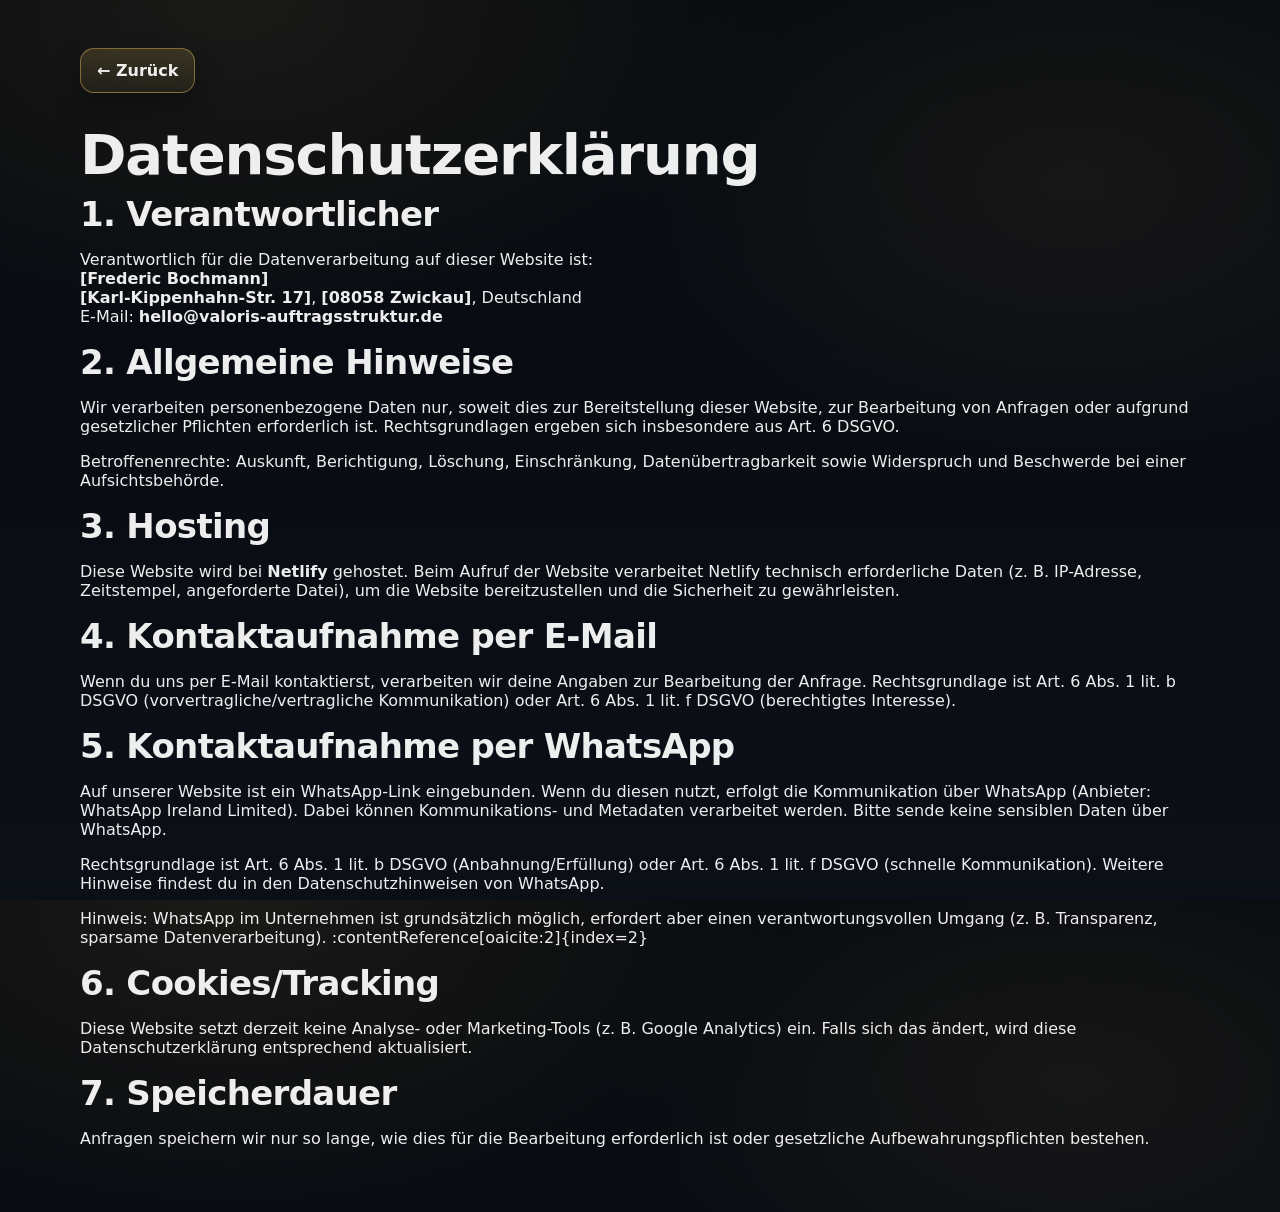
==== datenschutz.html @ e16a6f5b "Update datenschutz.html" ====
<!doctype html>
<html lang="de">
<head>
  <meta charset="utf-8" />
  <meta name="viewport" content="width=device-width,initial-scale=1" />
  <title>Datenschutz | VALORIS</title>
  <meta name="robots" content="noindex,follow" />
  <link rel="stylesheet" href="styles.css" />
</head>
<body>
  <main class="container" style="padding:48px 0;">
    <a href="/" class="btn" style="display:inline-block;margin-bottom:18px;">← Zurück</a>

    <h1>Datenschutzerklärung</h1>

    <h2>1. Verantwortlicher</h2>
    <p>
      Verantwortlich für die Datenverarbeitung auf dieser Website ist:<br />
      <strong>[Frederic Bochmann]</strong><br />
      <strong>[Karl-Kippenhahn-Str. 17]</strong>, <strong>[08058 Zwickau]</strong>, Deutschland<br />
      E-Mail: <strong>hello@valoris-auftragsstruktur.de</strong>
    </p>

    <h2>2. Allgemeine Hinweise</h2>
    <p>
      Wir verarbeiten personenbezogene Daten nur, soweit dies zur Bereitstellung dieser Website, zur Bearbeitung von Anfragen
      oder aufgrund gesetzlicher Pflichten erforderlich ist. Rechtsgrundlagen ergeben sich insbesondere aus Art. 6 DSGVO.
    </p>
    <p>
      Betroffenenrechte: Auskunft, Berichtigung, Löschung, Einschränkung, Datenübertragbarkeit sowie Widerspruch und Beschwerde
      bei einer Aufsichtsbehörde.
    </p>

    <h2>3. Hosting</h2>
    <p>
      Diese Website wird bei <strong>Netlify</strong> gehostet. Beim Aufruf der Website verarbeitet Netlify technisch erforderliche
      Daten (z. B. IP-Adresse, Zeitstempel, angeforderte Datei), um die Website bereitzustellen und die Sicherheit zu gewährleisten.
    </p>

    <h2>4. Kontaktaufnahme per E-Mail</h2>
    <p>
      Wenn du uns per E-Mail kontaktierst, verarbeiten wir deine Angaben zur Bearbeitung der Anfrage. Rechtsgrundlage ist
      Art. 6 Abs. 1 lit. b DSGVO (vorvertragliche/vertragliche Kommunikation) oder Art. 6 Abs. 1 lit. f DSGVO (berechtigtes Interesse).
    </p>

    <h2>5. Kontaktaufnahme per WhatsApp</h2>
    <p>
      Auf unserer Website ist ein WhatsApp-Link eingebunden. Wenn du diesen nutzt, erfolgt die Kommunikation über WhatsApp
      (Anbieter: WhatsApp Ireland Limited). Dabei können Kommunikations- und Metadaten verarbeitet werden.
      Bitte sende keine sensiblen Daten über WhatsApp.
    </p>
    <p>
      Rechtsgrundlage ist Art. 6 Abs. 1 lit. b DSGVO (Anbahnung/Erfüllung) oder Art. 6 Abs. 1 lit. f DSGVO (schnelle Kommunikation).
      Weitere Hinweise findest du in den Datenschutzhinweisen von WhatsApp.
    </p>
    <p>
      Hinweis: WhatsApp im Unternehmen ist grundsätzlich möglich, erfordert aber einen verantwortungsvollen Umgang
      (z. B. Transparenz, sparsame Datenverarbeitung). :contentReference[oaicite:2]{index=2}
    </p>

    <h2>6. Cookies/Tracking</h2>
    <p>
      Diese Website setzt derzeit keine Analyse- oder Marketing-Tools (z. B. Google Analytics) ein. Falls sich das ändert,
      wird diese Datenschutzerklärung entsprechend aktualisiert.
    </p>

    <h2>7. Speicherdauer</h2>
    <p>
      Anfragen speichern wir nur so lange, wie dies für die Bearbeitung erforderlich ist oder gesetzliche Aufbewahrungspflichten bestehen.
    </p>
  </main>
</body>
</html>
---- styles.css ----
:root{
  --bg:#070A0F;
  --bg2:#0B0F17;
  --line:rgba(255,255,255,.10);

  --text:rgba(255,255,255,.93);
  --muted:rgba(255,255,255,.70);

  --gold:#C6A756;
  --gold2:#D9B86A;

  --shadow: 0 18px 46px rgba(0,0,0,.55);
  --r1:16px;
  --r2:22px;
}

*{box-sizing:border-box}
html,body{height:100%}
body{
  margin:0;
  font-family:Inter,system-ui,-apple-system,Segoe UI,Roboto,Arial,sans-serif;
  color:var(--text);
  background:
    radial-gradient(900px 520px at 18% 0%, rgba(198,167,86,.10), transparent 62%),
    radial-gradient(760px 460px at 84% 20%, rgba(217,184,106,.07), transparent 62%),
    linear-gradient(180deg, var(--bg), var(--bg2));
}

a{color:inherit;text-decoration:none}
.container{width:min(1120px,92%); margin:0 auto}
.sep{opacity:.55}
.muted{color:var(--muted)}
.small{font-size:12px}
.hidden{display:none}

/* Topline */
.topline{
  border-bottom:1px solid var(--line);
  background: rgba(0,0,0,.24);
}
.topline__inner{
  display:flex; align-items:center; justify-content:space-between;
  padding:10px 0; gap:12px;
}
.topline__left{display:flex; gap:8px; flex-wrap:wrap}
.pill{
  border:1px solid rgba(198,167,86,.30);
  background: rgba(198,167,86,.06);
  color: rgba(255,255,255,.82);
  padding:6px 10px;
  border-radius:999px;
  font-size:12px;
}
.topline__right{display:flex; gap:10px; align-items:center; font-size:13px; color:var(--muted)}
.link:hover{color:var(--text)}

/* Header */
.header{
  position:sticky; top:0; z-index:60;
  background: rgba(7,10,15,.68);
  backdrop-filter: blur(10px);
  border-bottom:1px solid var(--line);
}
.header__inner{
  display:flex; align-items:center; justify-content:space-between;
  padding:14px 0;
}
.brand{display:flex; align-items:center; gap:10px}
.brand__text{display:flex; flex-direction:column; gap:2px}
.brand__name{
  letter-spacing:.20em;
  font-weight:800;
  line-height:1;
}
.brand__sub{
  font-size:12px;
  color:var(--muted);
  letter-spacing:.08em;
}
.brand__logo svg{display:block}

.nav{display:flex; gap:18px; align-items:center}
.nav a{font-size:14px; color:var(--muted)}
.nav a:hover{color:var(--text)}

.burger{
  display:none;
  width:42px; height:40px;
  border:1px solid var(--line);
  background:transparent;
  border-radius:12px;
  padding:10px;
}
.burger span{
  display:block; height:2px; width:100%;
  background:rgba(255,255,255,.75);
  margin:5px 0;
}
.mobile-nav{
  border-top:1px solid var(--line);
  padding:10px 0;
}
.mobile-nav a{
  display:block;
  padding:12px 4%;
  color:var(--muted);
}

/* Buttons */
.btn{
  display:inline-flex; align-items:center; justify-content:center;
  padding:12px 16px;
  border-radius:14px;
  border:1px solid rgba(198,167,86,.55);
  background: linear-gradient(180deg, rgba(198,167,86,.20), rgba(198,167,86,.08));
  color:var(--text);
  font-weight:800;
  box-shadow: 0 12px 28px rgba(0,0,0,.30);
}
.btn:hover{transform:translateY(-1px)}
.btn--ghost{
  border:1px solid var(--line);
  background:transparent;
  box-shadow:none;
  color:var(--muted);
}
.btn--small{padding:10px 14px; border-radius:12px}
.btn--full{width:100%}

/* Sticky CTA (mobile) */
.sticky{
  position:fixed;
  left:0; right:0; bottom:0;
  z-index:70;
  padding:10px 14px;
  display:none;
  gap:10px;
  background: rgba(7,10,15,.72);
  backdrop-filter: blur(10px);
  border-top:1px solid var(--line);
}
.sticky__btn{
  flex:1;
  border-radius:14px;
  padding:12px;
  text-align:center;
  font-weight:900;
  border:1px solid rgba(198,167,86,.55);
  background: linear-gradient(180deg, rgba(198,167,86,.20), rgba(198,167,86,.08));
}
.sticky__btn--ghost{
  border:1px solid var(--line);
  background:transparent;
  color:var(--muted);
}

/* Hero */
.hero{
  padding:56px 0 28px;
  position:relative;
  overflow:hidden;
}
.hero__grid{
  display:grid;
  grid-template-columns: 1.25fr .85fr;
  gap:24px;
  align-items:stretch;
}
.badge{
  display:inline-flex;
  border:1px solid rgba(198,167,86,.35);
  background: rgba(198,167,86,.06);
  padding:8px 12px;
  border-radius:999px;
  font-size:13px;
  color: rgba(255,255,255,.85);
}
h1{
  margin:14px 0 10px;
  font-size: clamp(34px, 4.4vw, 56px);
  line-height:1.06;
  letter-spacing:-0.02em;
}
.h1-accent{ color: rgba(217,184,106,.95); }
.lead{
  margin:0 0 16px;
  font-size:18px;
  line-height:1.6;
  color:var(--muted);
}
.cta{display:flex; gap:12px; flex-wrap:wrap; margin:16px 0 18px}

.kpi-strip{ display:flex; gap:10px; flex-wrap:wrap; }
.kpi{
  border:1px solid var(--line);
  background: rgba(255,255,255,.03);
  border-radius:16px;
  padding:10px 12px;
  min-width: 210px;
}
.kpi__top{
  display:inline-flex;
  border:1px solid rgba(198,167,86,.50);
  color: rgba(217,184,106,.95);
  border-radius:10px;
  padding:4px 10px;
  font-weight:900;
  font-size:12px;
}
.kpi__bottom{ margin-top:8px; font-size:13px; color:var(--muted) }

.box{
  border:1px solid var(--line);
  background: rgba(255,255,255,.03);
  border-radius:var(--r2);
  padding:18px;
  box-shadow: var(--shadow);
}
.box h3{margin:0 0 10px}
.box__mini{display:flex; gap:8px; flex-wrap:wrap; margin-top:12px}
.mini{
  border:1px solid rgba(198,167,86,.25);
  background: rgba(198,167,86,.05);
  color: rgba(255,255,255,.82);
  padding:6px 10px;
  border-radius:999px;
  font-size:12px;
}

.glow{
  position:absolute;
  inset:auto -25% -45% -25%;
  height:480px;
  background: radial-gradient(closest-side, rgba(198,167,86,.16), transparent 70%);
  filter: blur(12px);
}

/* Sections */
.section{ padding:48px 0; }
.section--dark{
  border-top:1px solid var(--line);
  border-bottom:1px solid var(--line);
  background: linear-gradient(180deg, rgba(255,255,255,.02), rgba(255,255,255,0));
}
.head{ margin-bottom:18px; }
h2{
  margin:0 0 8px;
  font-size: clamp(24px, 2.8vw, 34px);
  letter-spacing:-0.02em;
}

/* Cards */
.cards{
  display:grid;
  grid-template-columns: repeat(3, 1fr);
  gap:14px;
}
.card{
  border:1px solid var(--line);
  background: rgba(255,255,255,.03);
  border-radius:var(--r2);
  padding:18px;
  box-shadow: var(--shadow);
}
.card h3{margin:0 0 10px}

.subpoints{
  display:flex;
  flex-wrap:wrap;
  gap:8px;
  margin-top:12px;
}
.sp{
  border:1px solid rgba(255,255,255,.10);
  background: rgba(0,0,0,.18);
  color: rgba(255,255,255,.78);
  padding:6px 10px;
  border-radius:999px;
  font-size:12px;
}

/* Premium Keypoints (statt Punktliste) */
.keypoints{
  display:grid;
  gap:10px;
  margin-top:12px;
}
.kp{
  display:flex;
  gap:10px;
  align-items:flex-start;
  padding:12px 12px;
  border:1px solid var(--line);
  background: rgba(255,255,255,.02);
  border-radius:16px;
}
.kp__icon{
  width:26px;
  height:26px;
  border-radius:10px;
  display:flex;
  align-items:center;
  justify-content:center;
  border:1px solid rgba(198,167,86,.55);
  color: rgba(217,184,106,.95);
  font-weight:900;
  flex:0 0 26px;
  margin-top:2px;
}

/* Checks */
.checks{
  display:grid;
  gap:10px;
  max-width: 820px;
}
.checks--tight{ margin-top:14px; }
.check{
  display:flex; gap:10px; align-items:flex-start;
  border:1px solid var(--line);
  background: rgba(255,255,255,.03);
  border-radius:16px;
  padding:12px 14px;
}
.check__mark{
  width:26px; height:26px;
  border-radius:10px;
  display:flex; align-items:center; justify-content:center;
  border:1px solid rgba(198,167,86,.55);
  color: rgba(217,184,106,.95);
  font-weight:900;
  flex:0 0 26px;
}

/* Chips (Geeignet für) */
.chips{
  display:flex;
  gap:10px;
  flex-wrap:wrap;
}
.chip{
  border:1px solid rgba(198,167,86,.25);
  background: rgba(198,167,86,.05);
  color: rgba(255,255,255,.82);
  padding:8px 12px;
  border-radius:999px;
  font-size:13px;
}

/* Steps */
.steps{
  display:grid;
  grid-template-columns: repeat(3, 1fr);
  gap:14px;
}
.step{
  border:1px solid var(--line);
  background: rgba(255,255,255,.03);
  border-radius:var(--r2);
  padding:18px;
  box-shadow: var(--shadow);
  display:flex; gap:12px;
}
.step__nr{
  width:42px; height:42px;
  border-radius:16px;
  border:1px solid rgba(198,167,86,.55);
  color: rgba(217,184,106,.95);
  font-weight:900;
  display:flex; align-items:center; justify-content:center;
  flex:0 0 42px;
}
.step h3{margin:0 0 6px}

/* Contact */
.contact{
  display:grid;
  grid-template-columns: 1fr 1fr;
  gap:18px;
  align-items:start;
}
.contact__cta{ display:flex; gap:10px; flex-wrap:wrap; margin:12px 0; }
.note{
  display:flex; gap:10px; align-items:flex-start;
  margin-top:12px;
}
.note__dot{
  width:10px; height:10px; border-radius:999px;
  background: rgba(217,184,106,.95);
  margin-top:6px;
}

/* Form */
.form{
  border:1px solid var(--line);
  background: rgba(255,255,255,.03);
  border-radius:var(--r2);
  padding:18px;
  box-shadow: var(--shadow);
}
label{display:block; margin:10px 0}
label span{display:block; font-size:12px; color:var(--muted); margin:0 0 6px}
input, textarea{
  width:100%;
  padding:12px 12px;
  border-radius:14px;
  border:1px solid var(--line);
  background: rgba(0,0,0,.25);
  color:var(--text);
  outline:none;
}
input:focus, textarea:focus{
  border-color: rgba(198,167,86,.60);
  box-shadow: 0 0 0 3px rgba(198,167,86,.12);
}
.consent{display:flex; gap:10px; align-items:flex-start}
.consent input{width:auto; margin-top:2px}
.consent a{color: rgba(217,184,106,.95); text-decoration:underline}

/* Footer */
.footer{
  border-top:1px solid var(--line);
  background: rgba(7,10,15,.60);
  padding:18px 0 74px;
}
.footer__inner{
  display:flex; justify-content:space-between; align-items:center;
  gap:14px; flex-wrap:wrap;
}
.footer__brand{font-weight:900; letter-spacing:.06em}
.footer__links{display:flex; gap:10px; align-items:center; color:var(--muted); font-size:13px}
.footer__links a:hover{color:var(--text)}

/* Responsive */
@media (max-width: 920px){
  .hero__grid{grid-template-columns:1fr}
  .cards{grid-template-columns:1fr}
  .steps{grid-template-columns:1fr}
  .contact{grid-template-columns:1fr}
}
@media (max-width: 740px){
  .nav{display:none}
  .burger{display:block}
  .sticky{display:flex}
}
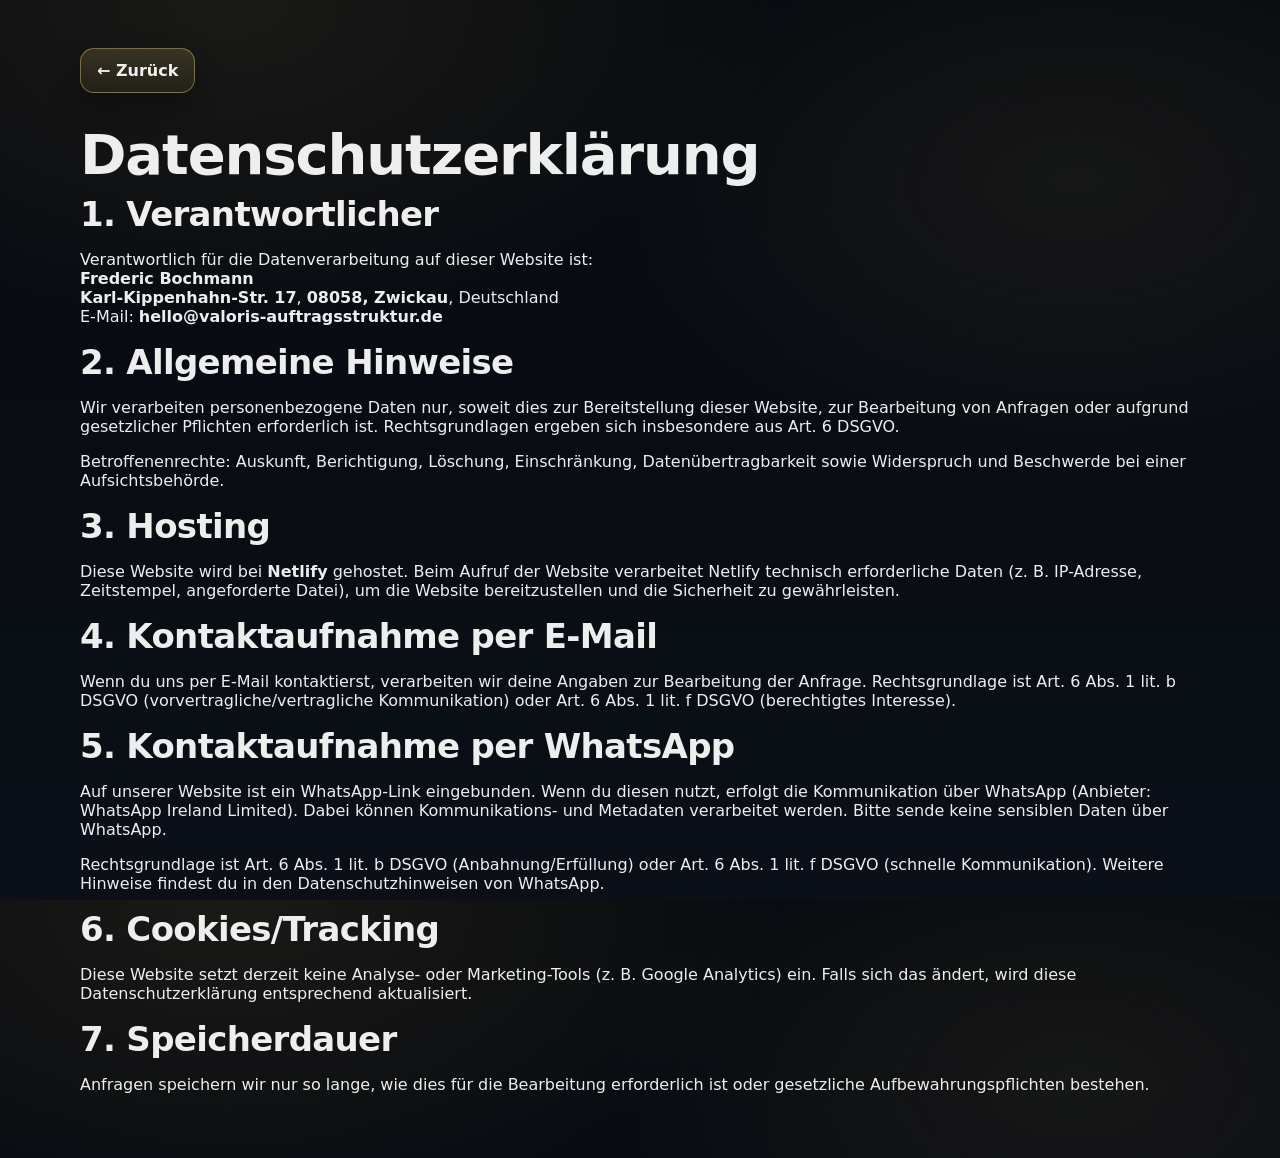
==== commit d4a482dd: "Update datenschutz.html" ====
--- a/datenschutz.html
+++ b/datenschutz.html
@@ -16,8 +16,8 @@
     <h2>1. Verantwortlicher</h2>
     <p>
       Verantwortlich für die Datenverarbeitung auf dieser Website ist:<br />
-      <strong>[Frederic Bochmann]</strong><br />
-      <strong>[Karl-Kippenhahn-Str. 17]</strong>, <strong>[08058 Zwickau]</strong>, Deutschland<br />
+      <strong>Frederic Bochmann</strong><br />
+      <strong>Karl-Kippenhahn-Str. 17</strong>, <strong>08058, Zwickau</strong>, Deutschland<br />
       E-Mail: <strong>hello@valoris-auftragsstruktur.de</strong>
     </p>
 
@@ -54,8 +54,7 @@
       Weitere Hinweise findest du in den Datenschutzhinweisen von WhatsApp.
     </p>
     <p>
-      Hinweis: WhatsApp im Unternehmen ist grundsätzlich möglich, erfordert aber einen verantwortungsvollen Umgang
-      (z. B. Transparenz, sparsame Datenverarbeitung). :contentReference[oaicite:2]{index=2}
+      
     </p>
 
     <h2>6. Cookies/Tracking</h2>
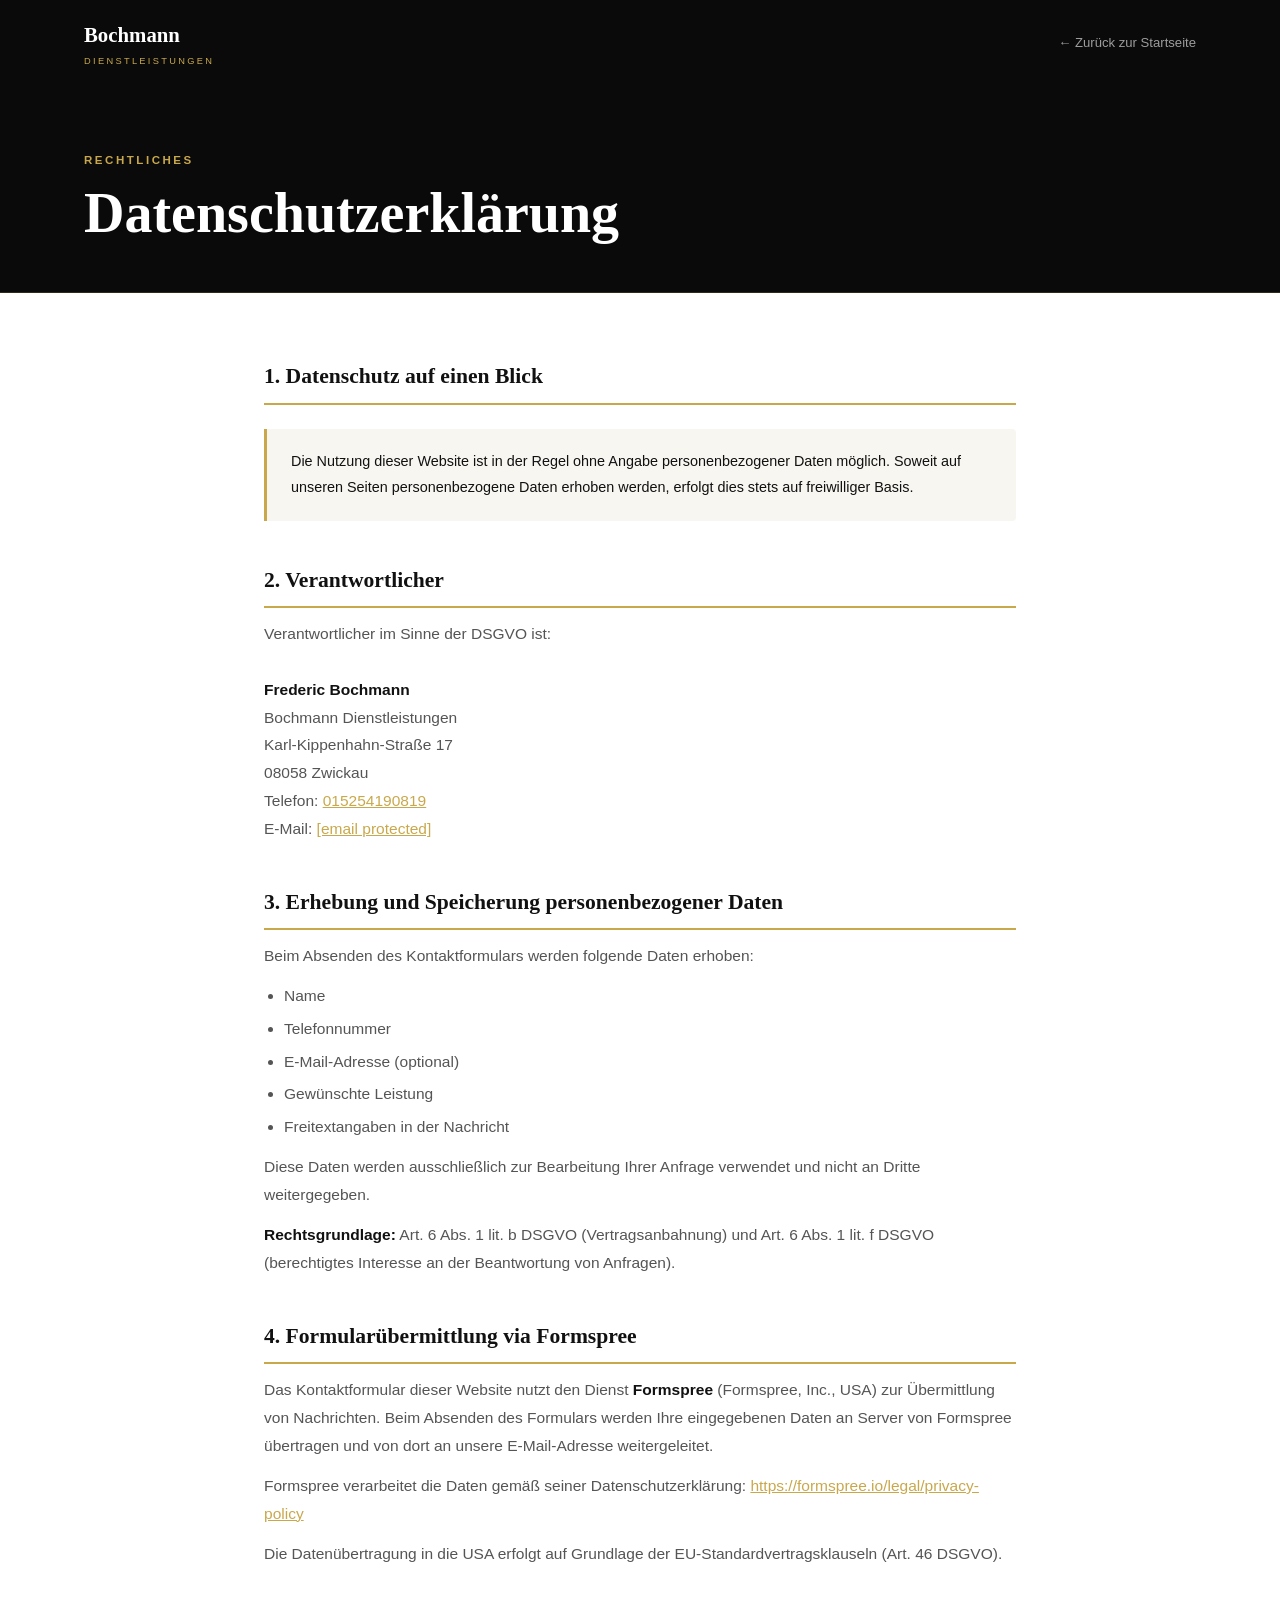
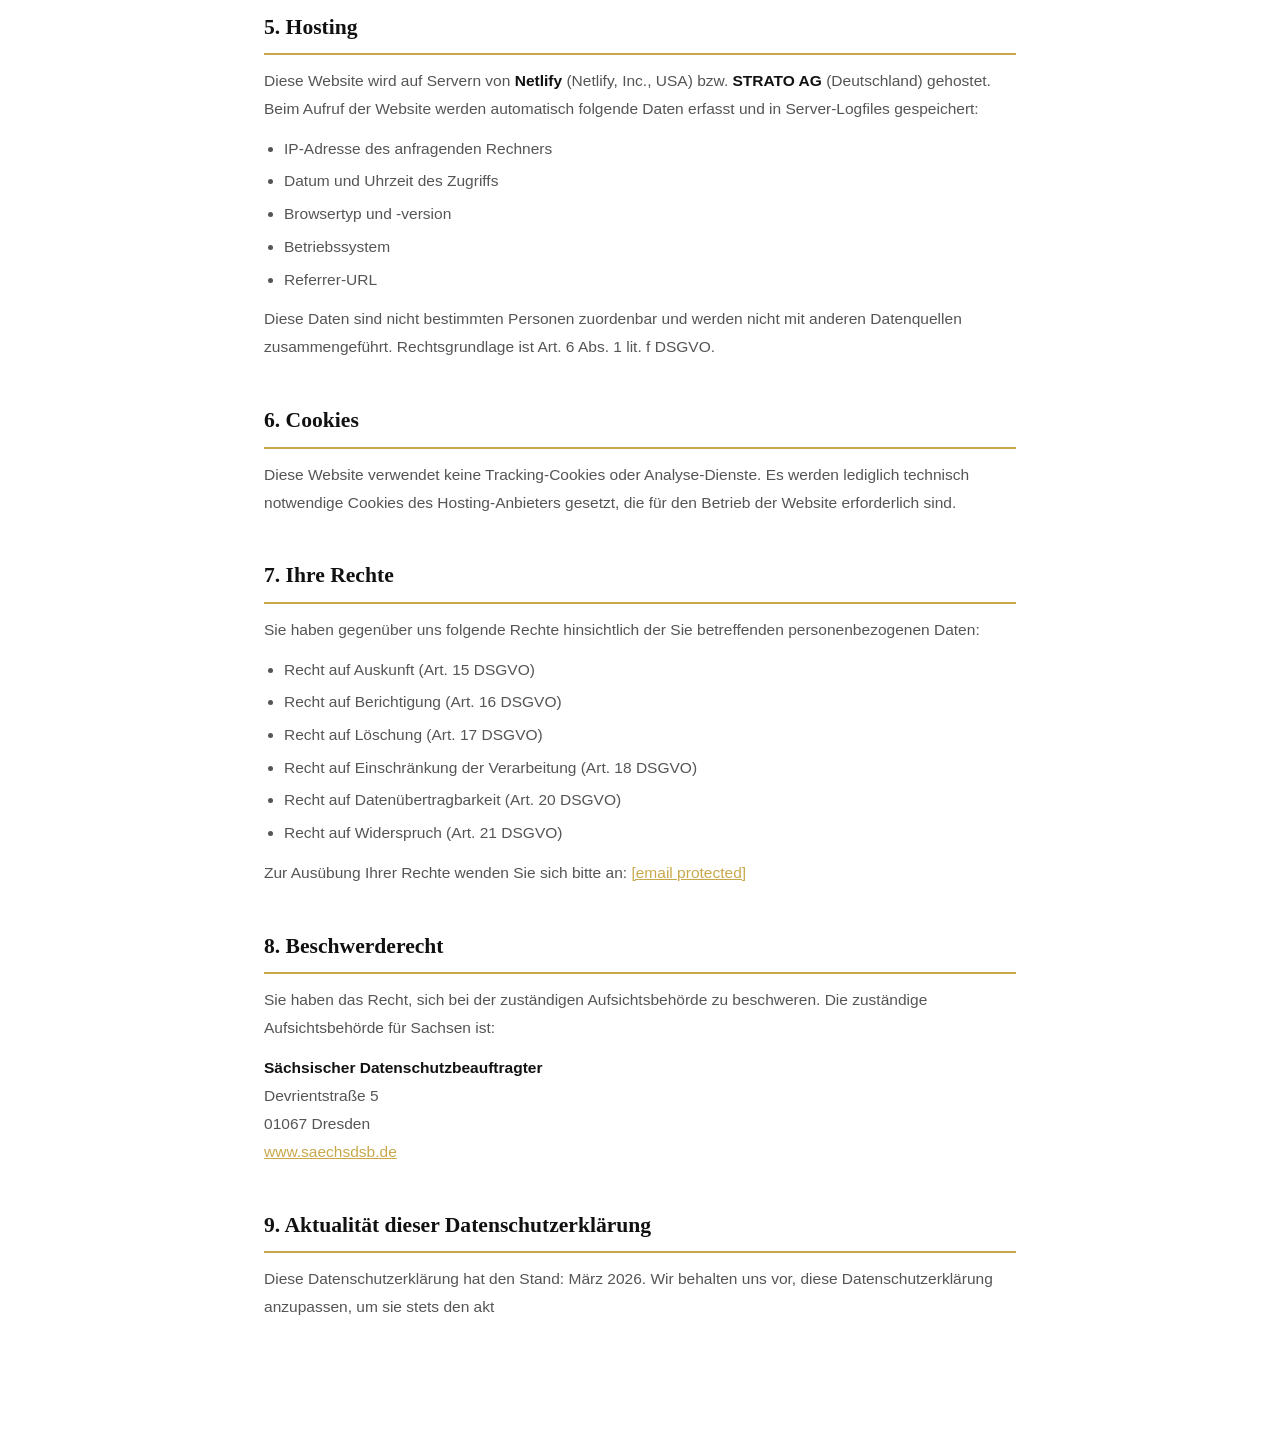
==== commit 4ce63088: "Add files via upload" ====
--- a/datenschutz.html
+++ b/datenschutz.html
@@ -1,72 +1,119 @@
-<!doctype html>
+<!DOCTYPE html>
 <html lang="de">
 <head>
-  <meta charset="utf-8" />
-  <meta name="viewport" content="width=device-width,initial-scale=1" />
-  <title>Datenschutz | VALORIS</title>
-  <meta name="robots" content="noindex,follow" />
-  <link rel="stylesheet" href="styles.css" />
+<meta charset="UTF-8"/>
+<meta name="viewport" content="width=device-width,initial-scale=1.0"/>
+<title>Datenschutz – Bochmann Dienstleistungen</title>
+<style>
+:root{--gold:#C9A84C;--dark:#111;--gray:#555;--off-white:#F8F6F1;--fd:Georgia,serif;--fb:-apple-system,BlinkMacSystemFont,sans-serif}
+*{box-sizing:border-box;margin:0;padding:0}
+body{font-family:var(--fb);background:#fff;color:var(--dark);line-height:1.8}
+a{color:var(--gold)}a:hover{text-decoration:underline}
+.nav{background:#0a0a0a;padding:1rem 0;position:sticky;top:0;z-index:100}
+.nav__inner{max-width:1160px;margin:0 auto;padding:0 1.5rem;display:flex;align-items:center;justify-content:space-between}
+.logo-main{font-family:var(--fd);font-size:1.3rem;font-weight:700;color:#fff}
+.logo-sub{font-size:.58rem;letter-spacing:.25em;text-transform:uppercase;color:var(--gold)}
+.back{font-size:.82rem;color:rgba(255,255,255,.6);text-decoration:none}
+.back:hover{color:var(--gold)}
+.hero{background:#0a0a0a;padding:4rem 0 3rem;border-bottom:1px solid rgba(201,168,76,.2)}
+.hero .wrap{max-width:1160px;margin:0 auto;padding:0 1.5rem}
+.eyebrow{font-size:.72rem;font-weight:700;letter-spacing:.22em;text-transform:uppercase;color:var(--gold);margin-bottom:.75rem}
+.hero h1{font-family:var(--fd);font-size:clamp(2rem,5vw,3.5rem);font-weight:700;color:#fff;line-height:1.1}
+.content{max-width:800px;margin:0 auto;padding:4rem 1.5rem 6rem}
+.content h2{font-family:var(--fd);font-size:1.35rem;font-weight:700;color:var(--dark);margin:2.5rem 0 .75rem;padding-bottom:.4rem;border-bottom:2px solid var(--gold)}
+.content h2:first-child{margin-top:0}
+.content p{color:var(--gray);margin-bottom:.75rem;font-size:.97rem}
+.content strong{color:var(--dark)}
+.content ul{margin:.5rem 0 .75rem 1.25rem;color:var(--gray);font-size:.97rem}
+.content ul li{margin-bottom:.3rem}
+.box{background:var(--off-white);border-left:3px solid var(--gold);padding:1.25rem 1.5rem;border-radius:0 4px 4px 0;margin:1.5rem 0}
+.box p{margin:0;color:var(--dark);font-size:.9rem}
+.footer-s{background:#0a0a0a;padding:1.5rem 0;text-align:center}
+.footer-s p{font-size:.78rem;color:rgba(255,255,255,.3)}
+.footer-s a{color:var(--gold)}
+</style>
 </head>
 <body>
-  <main class="container" style="padding:48px 0;">
-    <a href="/" class="btn" style="display:inline-block;margin-bottom:18px;">← Zurück</a>
+<nav class="nav">
+  <div class="nav__inner">
+    <a href="index.html" style="text-decoration:none">
+      <div class="logo-main">Bochmann</div>
+      <div class="logo-sub">Dienstleistungen</div>
+    </a>
+    <a href="index.html" class="back">&#8592; Zurück zur Startseite</a>
+  </div>
+</nav>
+<div class="hero">
+  <div class="wrap">
+    <p class="eyebrow">Rechtliches</p>
+    <h1>Datenschutzerklärung</h1>
+  </div>
+</div>
+<div class="content">
 
-    <h1>Datenschutzerklärung</h1>
+  <h2>1. Datenschutz auf einen Blick</h2>
+  <div class="box">
+    <p>Die Nutzung dieser Website ist in der Regel ohne Angabe personenbezogener Daten möglich. Soweit auf unseren Seiten personenbezogene Daten erhoben werden, erfolgt dies stets auf freiwilliger Basis.</p>
+  </div>
 
-    <h2>1. Verantwortlicher</h2>
-    <p>
-      Verantwortlich für die Datenverarbeitung auf dieser Website ist:<br />
-      <strong>Frederic Bochmann</strong><br />
-      <strong>Karl-Kippenhahn-Str. 17</strong>, <strong>08058, Zwickau</strong>, Deutschland<br />
-      E-Mail: <strong>hello@valoris-auftragsstruktur.de</strong>
-    </p>
+  <h2>2. Verantwortlicher</h2>
+  <p>Verantwortlicher im Sinne der DSGVO ist:<br><br>
+  <strong>Frederic Bochmann</strong><br>
+  Bochmann Dienstleistungen<br>
+  Karl-Kippenhahn-Straße 17<br>
+  08058 Zwickau<br>
+  Telefon: <a href="tel:015254190819">015254190819</a><br>
+  E-Mail: <a href="/cdn-cgi/l/email-protection#8ceafee9e5feedf9e1a1e8e5e9e2fff8e0e9e5fff8f9e2ebe9e2ccebe1f4a2e8e9"><span class="__cf_email__" data-cfemail="026470676b7063776f2f666b676c71766e676b7176776c65676c42656f7a2c6667">[email&#160;protected]</span></a></p>
 
-    <h2>2. Allgemeine Hinweise</h2>
-    <p>
-      Wir verarbeiten personenbezogene Daten nur, soweit dies zur Bereitstellung dieser Website, zur Bearbeitung von Anfragen
-      oder aufgrund gesetzlicher Pflichten erforderlich ist. Rechtsgrundlagen ergeben sich insbesondere aus Art. 6 DSGVO.
-    </p>
-    <p>
-      Betroffenenrechte: Auskunft, Berichtigung, Löschung, Einschränkung, Datenübertragbarkeit sowie Widerspruch und Beschwerde
-      bei einer Aufsichtsbehörde.
-    </p>
+  <h2>3. Erhebung und Speicherung personenbezogener Daten</h2>
+  <p>Beim Absenden des Kontaktformulars werden folgende Daten erhoben:</p>
+  <ul>
+    <li>Name</li>
+    <li>Telefonnummer</li>
+    <li>E-Mail-Adresse (optional)</li>
+    <li>Gewünschte Leistung</li>
+    <li>Freitextangaben in der Nachricht</li>
+  </ul>
+  <p>Diese Daten werden ausschließlich zur Bearbeitung Ihrer Anfrage verwendet und nicht an Dritte weitergegeben.</p>
+  <p><strong>Rechtsgrundlage:</strong> Art. 6 Abs. 1 lit. b DSGVO (Vertragsanbahnung) und Art. 6 Abs. 1 lit. f DSGVO (berechtigtes Interesse an der Beantwortung von Anfragen).</p>
 
-    <h2>3. Hosting</h2>
-    <p>
-      Diese Website wird bei <strong>Netlify</strong> gehostet. Beim Aufruf der Website verarbeitet Netlify technisch erforderliche
-      Daten (z. B. IP-Adresse, Zeitstempel, angeforderte Datei), um die Website bereitzustellen und die Sicherheit zu gewährleisten.
-    </p>
+  <h2>4. Formularübermittlung via Formspree</h2>
+  <p>Das Kontaktformular dieser Website nutzt den Dienst <strong>Formspree</strong> (Formspree, Inc., USA) zur Übermittlung von Nachrichten. Beim Absenden des Formulars werden Ihre eingegebenen Daten an Server von Formspree übertragen und von dort an unsere E-Mail-Adresse weitergeleitet.</p>
+  <p>Formspree verarbeitet die Daten gemäß seiner Datenschutzerklärung: <a href="https://formspree.io/legal/privacy-policy" target="_blank">https://formspree.io/legal/privacy-policy</a></p>
+  <p>Die Datenübertragung in die USA erfolgt auf Grundlage der EU-Standardvertragsklauseln (Art. 46 DSGVO).</p>
 
-    <h2>4. Kontaktaufnahme per E-Mail</h2>
-    <p>
-      Wenn du uns per E-Mail kontaktierst, verarbeiten wir deine Angaben zur Bearbeitung der Anfrage. Rechtsgrundlage ist
-      Art. 6 Abs. 1 lit. b DSGVO (vorvertragliche/vertragliche Kommunikation) oder Art. 6 Abs. 1 lit. f DSGVO (berechtigtes Interesse).
-    </p>
+  <h2>5. Hosting</h2>
+  <p>Diese Website wird auf Servern von <strong>Netlify</strong> (Netlify, Inc., USA) bzw. <strong>STRATO AG</strong> (Deutschland) gehostet. Beim Aufruf der Website werden automatisch folgende Daten erfasst und in Server-Logfiles gespeichert:</p>
+  <ul>
+    <li>IP-Adresse des anfragenden Rechners</li>
+    <li>Datum und Uhrzeit des Zugriffs</li>
+    <li>Browsertyp und -version</li>
+    <li>Betriebssystem</li>
+    <li>Referrer-URL</li>
+  </ul>
+  <p>Diese Daten sind nicht bestimmten Personen zuordenbar und werden nicht mit anderen Datenquellen zusammengeführt. Rechtsgrundlage ist Art. 6 Abs. 1 lit. f DSGVO.</p>
 
-    <h2>5. Kontaktaufnahme per WhatsApp</h2>
-    <p>
-      Auf unserer Website ist ein WhatsApp-Link eingebunden. Wenn du diesen nutzt, erfolgt die Kommunikation über WhatsApp
-      (Anbieter: WhatsApp Ireland Limited). Dabei können Kommunikations- und Metadaten verarbeitet werden.
-      Bitte sende keine sensiblen Daten über WhatsApp.
-    </p>
-    <p>
-      Rechtsgrundlage ist Art. 6 Abs. 1 lit. b DSGVO (Anbahnung/Erfüllung) oder Art. 6 Abs. 1 lit. f DSGVO (schnelle Kommunikation).
-      Weitere Hinweise findest du in den Datenschutzhinweisen von WhatsApp.
-    </p>
-    <p>
-      
-    </p>
+  <h2>6. Cookies</h2>
+  <p>Diese Website verwendet keine Tracking-Cookies oder Analyse-Dienste. Es werden lediglich technisch notwendige Cookies des Hosting-Anbieters gesetzt, die für den Betrieb der Website erforderlich sind.</p>
 
-    <h2>6. Cookies/Tracking</h2>
-    <p>
-      Diese Website setzt derzeit keine Analyse- oder Marketing-Tools (z. B. Google Analytics) ein. Falls sich das ändert,
-      wird diese Datenschutzerklärung entsprechend aktualisiert.
-    </p>
+  <h2>7. Ihre Rechte</h2>
+  <p>Sie haben gegenüber uns folgende Rechte hinsichtlich der Sie betreffenden personenbezogenen Daten:</p>
+  <ul>
+    <li>Recht auf Auskunft (Art. 15 DSGVO)</li>
+    <li>Recht auf Berichtigung (Art. 16 DSGVO)</li>
+    <li>Recht auf Löschung (Art. 17 DSGVO)</li>
+    <li>Recht auf Einschränkung der Verarbeitung (Art. 18 DSGVO)</li>
+    <li>Recht auf Datenübertragbarkeit (Art. 20 DSGVO)</li>
+    <li>Recht auf Widerspruch (Art. 21 DSGVO)</li>
+  </ul>
+  <p>Zur Ausübung Ihrer Rechte wenden Sie sich bitte an: <a href="/cdn-cgi/l/email-protection#553327303c2734203878313c303b262139303c2621203b32303b1532382d7b3130"><span class="__cf_email__" data-cfemail="bcdaced9d5ceddc9d191d8d5d9d2cfc8d0d9d5cfc8c9d2dbd9d2fcdbd1c492d8d9">[email&#160;protected]</span></a></p>
 
-    <h2>7. Speicherdauer</h2>
-    <p>
-      Anfragen speichern wir nur so lange, wie dies für die Bearbeitung erforderlich ist oder gesetzliche Aufbewahrungspflichten bestehen.
-    </p>
-  </main>
-</body>
-</html>
+  <h2>8. Beschwerderecht</h2>
+  <p>Sie haben das Recht, sich bei der zuständigen Aufsichtsbehörde zu beschweren. Die zuständige Aufsichtsbehörde für Sachsen ist:</p>
+  <p><strong>Sächsischer Datenschutzbeauftragter</strong><br>
+  Devrientstraße 5<br>
+  01067 Dresden<br>
+  <a href="https://www.saechsdsb.de" target="_blank">www.saechsdsb.de</a></p>
+
+  <h2>9. Aktualität dieser Datenschutzerklärung</h2>
+  <p>Diese Datenschutzerklärung hat den Stand: März 2026. Wir behalten uns vor, diese Datenschutzerklärung anzupassen, um sie stets den akt
